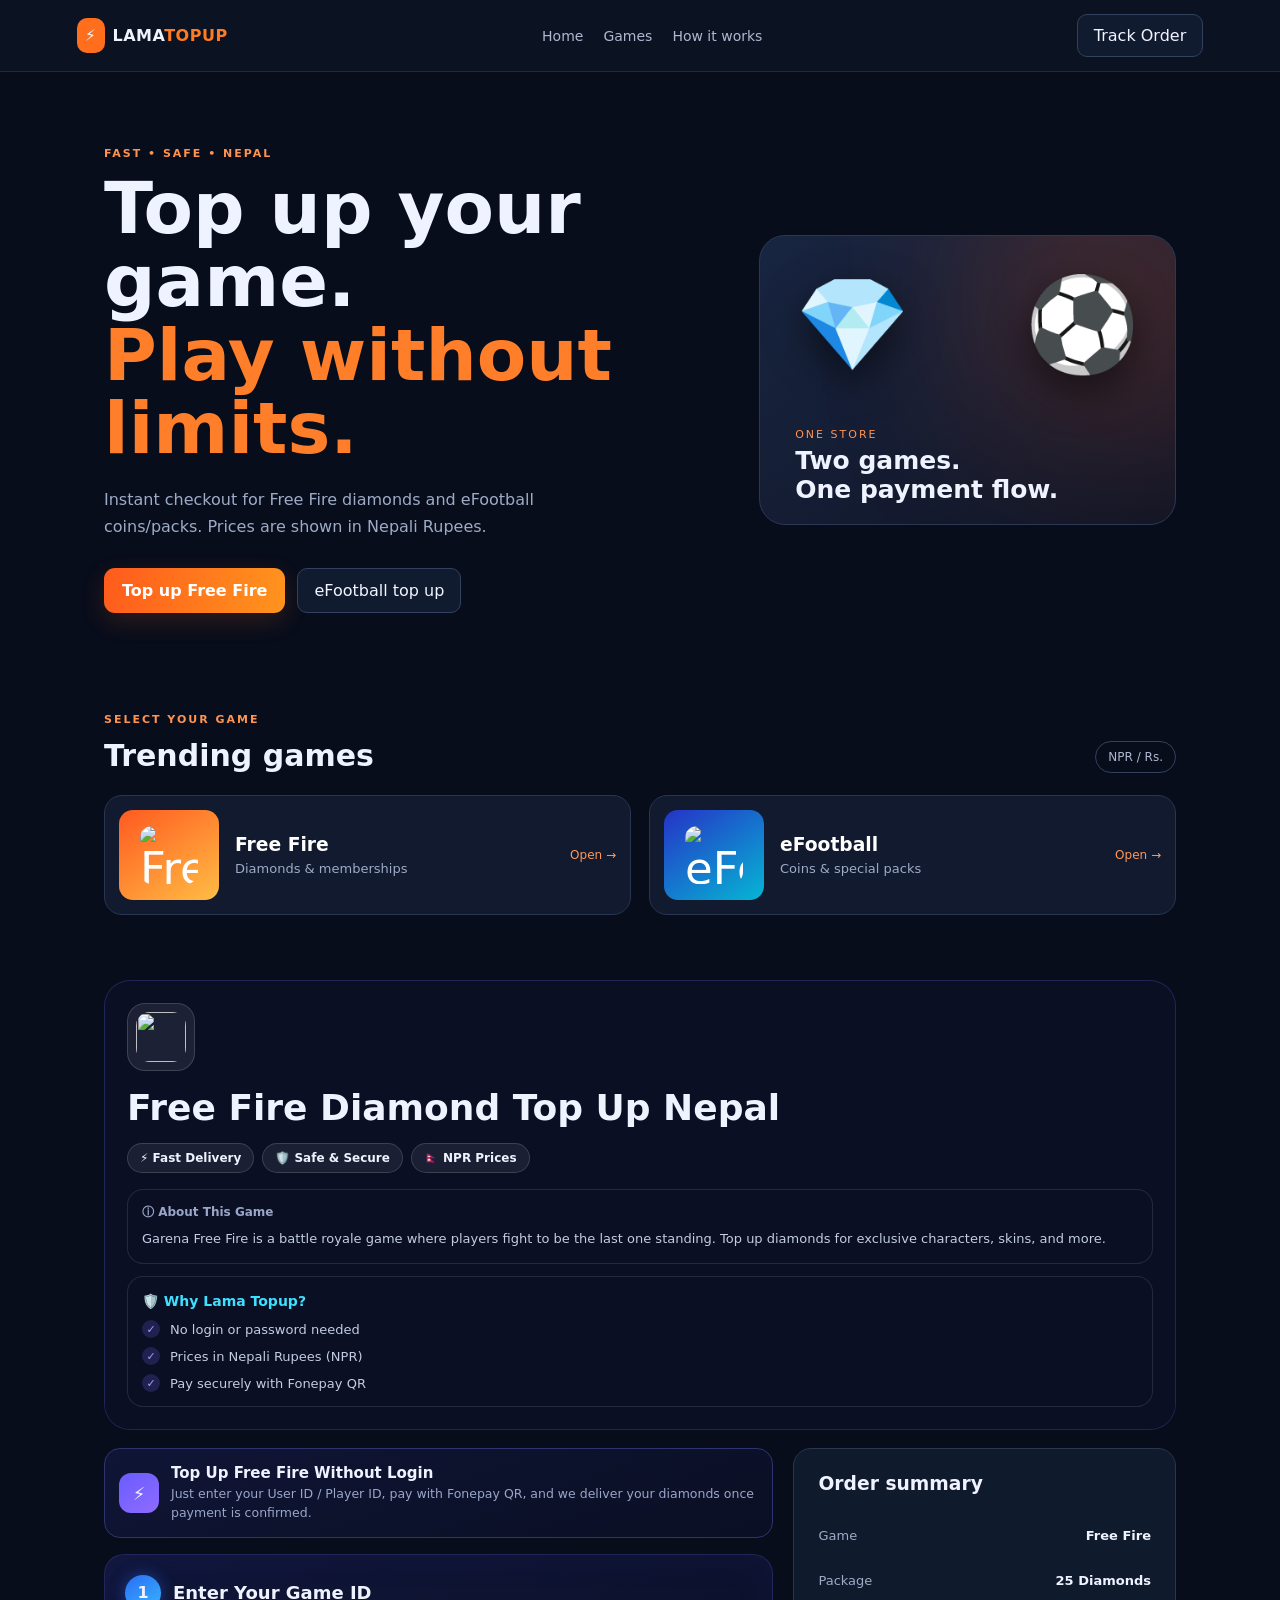
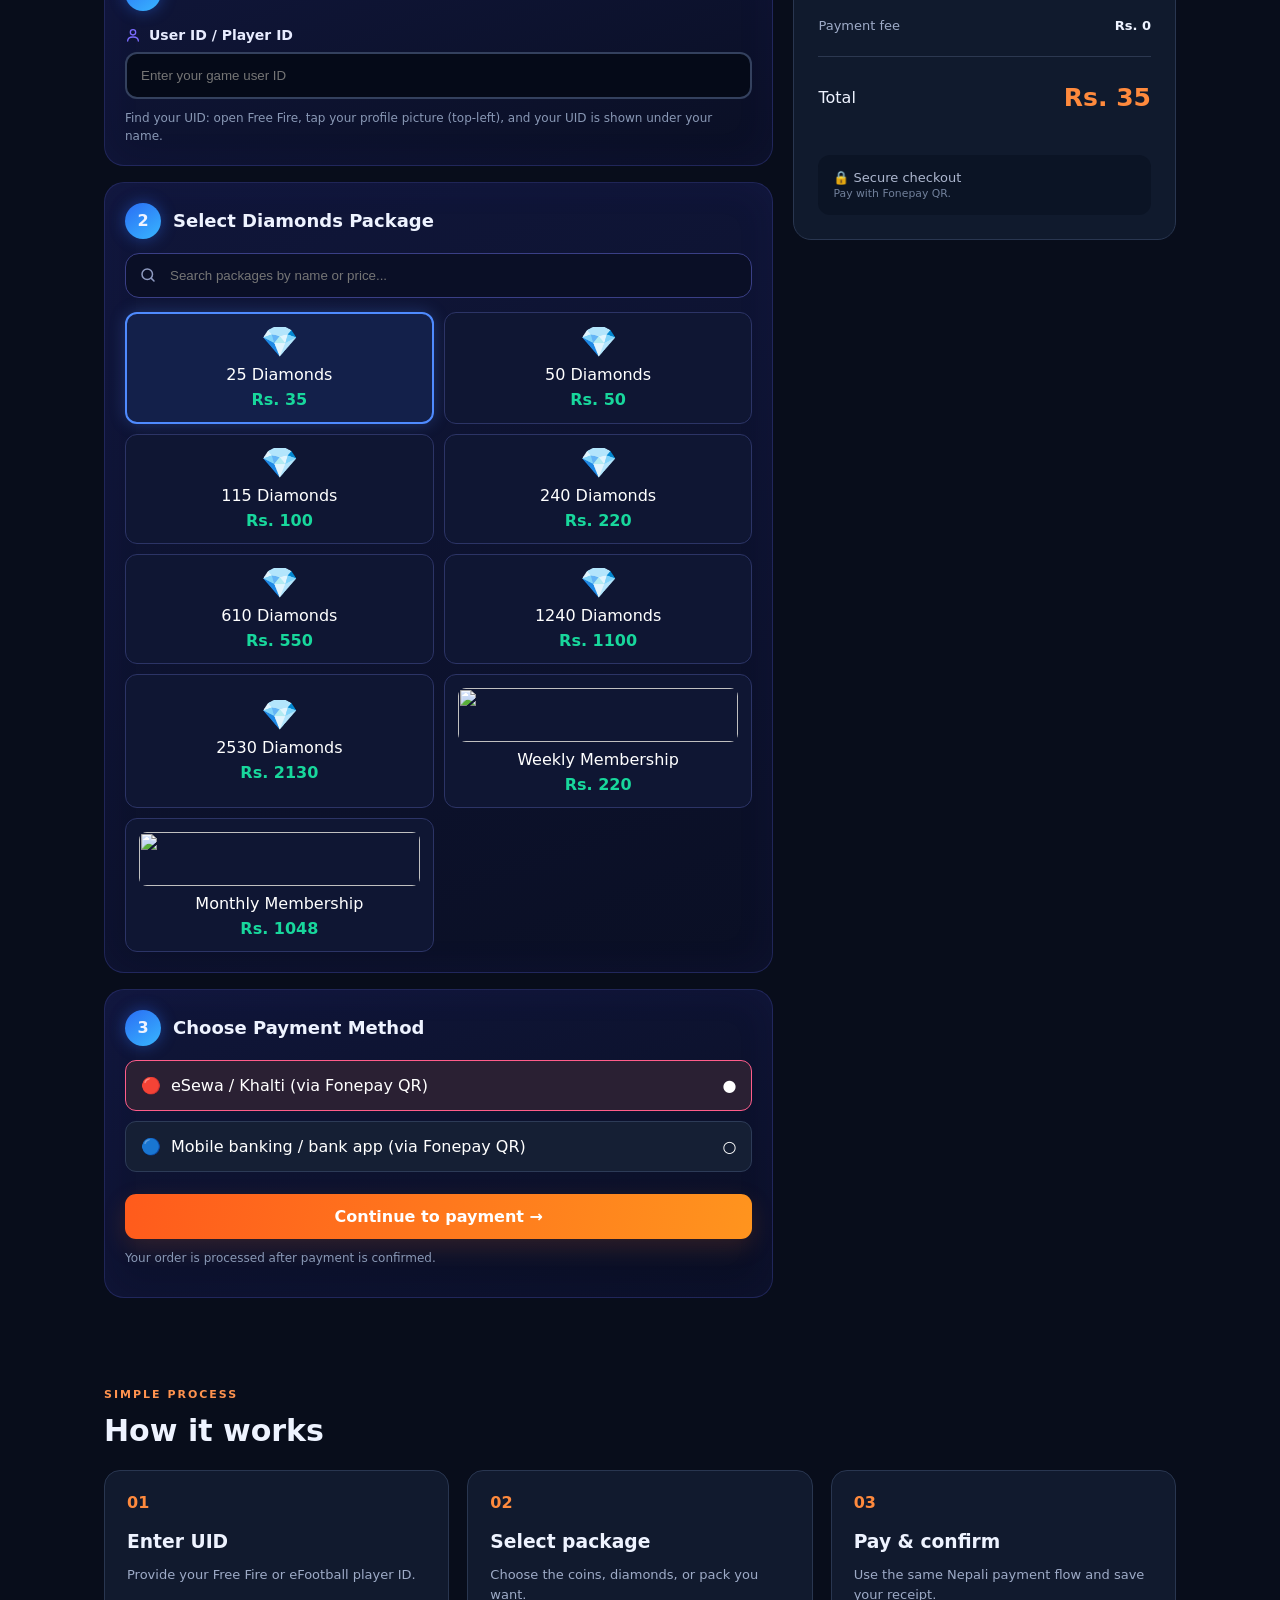
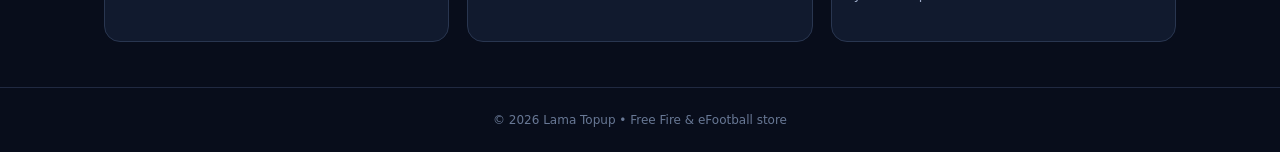
==== public/index.html @ 846ca6c4 "Add files via upload" ====
<!doctype html>
<html lang="en">
<head>
  <meta charset="UTF-8" />
  <meta name="viewport" content="width=device-width, initial-scale=1.0" />
  <title>Lama Topup • Free Fire & eFootball</title>
  <link rel="stylesheet" href="style.css" />
</head>
<body>
  <header class="topbar">
    <div class="brand"><span class="brand-mark">⚡</span><span>LAMA<span>TOPUP</span></span></div>
    <nav>
      <a href="#home">Home</a><a href="#games">Games</a><a href="#how">How it works</a>
    </nav>
    <button class="outline" onclick="location.href='/track'">Track Order</button>
  </header>

  <main id="home">
    <section class="hero">
      <div>
        <p class="eyebrow">FAST • SAFE • NEPAL</p>
        <h1>Top up your game.<br><span>Play without limits.</span></h1>
        <p class="hero-copy">Instant checkout for Free Fire diamonds and eFootball coins/packs. Prices are shown in Nepali Rupees.</p>
        <div class="hero-actions"><button id="heroFreefireBtn" class="primary" onclick="chooseGame('freefire')">Top up Free Fire</button><button id="heroEfootballBtn" class="secondary" onclick="chooseGame('efootball')">eFootball top up</button></div>
      </div>
      <div class="hero-card">
        <div class="glow"></div><div class="football">⚽</div><div class="diamond">💎</div>
        <p>ONE STORE</p><h3>Two games.<br>One payment flow.</h3>
      </div>
    </section>

    <section class="section" id="games">
      <div class="section-heading"><div><p class="eyebrow">SELECT YOUR GAME</p><h2>Trending games</h2></div><span class="pill">NPR / Rs.</span></div>
      <div class="game-grid">
        <button class="game-card ff" onclick="chooseGame('freefire')"><div class="game-art"><img src="assets/free-fire-logo.png" alt="Free Fire" class="game-logo"></div><div><h3>Free Fire</h3><p>Diamonds & memberships</p></div><span>Open →</span></button>
        <button class="game-card ef" onclick="chooseGame('efootball')"><div class="game-art"><img src="assets/efootball-logo.png" alt="eFootball" class="game-logo"></div><div><h3>eFootball</h3><p>Coins & special packs</p></div><span>Open →</span></button>
      </div>
    </section>

    <section class="section checkout" id="orders">
      <div class="game-hero">
        <div class="gh-bg" id="ghBg"></div>
        <div class="gh-content">
          <div id="selectedIcon" class="gh-icon"><img src="assets/free-fire-logo.png" alt="" class="mini-logo"></div>
          <h2 id="selectedTitle" class="gh-title">Free Fire Diamond Top Up Nepal</h2>
          <div class="chips"><span class="chip">⚡ Fast Delivery</span><span class="chip">🛡️ Safe &amp; Secure</span><span class="chip">🇳🇵 NPR Prices</span></div>
          <button type="button" class="about-box" id="aboutBox" onclick="this.classList.toggle('open')"><small>ⓘ About This Game</small><p id="aboutText"></p></button>
          <div class="why-box"><b>🛡️ Why Lama Topup?</b><ul><li>No login or password needed</li><li>Prices in Nepali Rupees (NPR)</li><li>Pay securely with Fonepay QR</li></ul></div>
        </div>
      </div>

      <div class="checkout-grid">
        <div class="steps-col">
          <div class="login-banner"><div class="lb-ico">⚡</div><div><b id="bannerTitle">Top Up Free Fire Without Login</b><p id="bannerText"></p></div></div>

          <div class="step-card">
            <div class="step-head"><span class="step-num">1</span><h3 id="step1Title">Enter Your Game ID</h3></div>
            <div id="efootballDetails" class="account-details hidden">
              <label><svg viewBox="0 0 24 24" width="16" height="16" fill="none" stroke="currentColor" stroke-width="2" stroke-linecap="round" stroke-linejoin="round"><circle cx="12" cy="8" r="4"/><path d="M4 21c0-4 4-6 8-6s8 2 8 6"/></svg>KONAMI User ID / Player ID</label>
              <input id="konamiId" placeholder="Enter your KONAMI User ID" autocomplete="off" />
              <p class="field-note">Never share your KONAMI password. We do not collect passwords.</p>
              <label>WhatsApp Number</label>
              <input id="whatsapp" type="tel" placeholder="98XXXXXXXX" />
              <label>Device</label>
              <select id="device" class="select-field"><option>Android</option><option>iOS</option><option>Steam / PC</option></select>
            </div>
            <div id="freefireDetails">
              <label><svg viewBox="0 0 24 24" width="16" height="16" fill="none" stroke="currentColor" stroke-width="2" stroke-linecap="round" stroke-linejoin="round"><circle cx="12" cy="8" r="4"/><path d="M4 21c0-4 4-6 8-6s8 2 8 6"/></svg>User ID / Player ID</label><div class="glow-field"><input id="playerId" placeholder="Enter your game user ID" inputmode="numeric" oninput="clearPlayerName()" /></div><div class="verify-row"><div id="playerCard" class="player-status"></div></div><p class="field-note">Find your UID: open Free Fire, tap your profile picture (top-left), and your UID is shown under your name.</p>
            </div>
          </div>

          <div class="step-card">
            <div class="step-head"><span class="step-num">2</span><h3 id="step2Title">Select Diamonds Package</h3></div>
            <div class="search"><svg viewBox="0 0 24 24" width="18" height="18" fill="none" stroke="currentColor" stroke-width="2" stroke-linecap="round"><circle cx="11" cy="11" r="7"/><path d="m20 20-3.5-3.5"/></svg><input id="pkgSearch" type="search" placeholder="Search packages by name or price..." autocomplete="off" oninput="pkgFilter=this.value;render()" /></div>
            <div id="packages" class="packages"></div>
            <p id="pkgEmpty" class="field-note hidden">No packages match your search.</p>
          </div>

          <div class="step-card">
            <div class="step-head"><span class="step-num">3</span><h3>Choose Payment Method</h3></div>
            <div class="payments">
              <button class="payment active" data-payment="esewa">🔴 <span>eSewa / Khalti (via Fonepay QR)</span><b>●</b></button>
              <button class="payment" data-payment="wallet">🔵 <span>Mobile banking / bank app (via Fonepay QR)</span><b>○</b></button>
            </div>
            <button class="primary wide" onclick="showPayment()">Continue to payment →</button>
            <p class="fine">Your order is processed after payment is confirmed.</p>
          </div>
        </div>
        <aside class="panel summary"><h3>Order summary</h3><div class="summary-row"><span>Game</span><b id="sumGame">Free Fire</b></div><div class="summary-row"><span>Package</span><b id="sumPackage">25 Diamonds</b></div><div class="summary-row"><span>Payment fee</span><b>Rs. 0</b></div><hr><div class="total"><span>Total</span><strong id="sumTotal">Rs. 30</strong></div><div class="secure">🔒 Secure checkout<br><small>Pay with Fonepay QR.</small></div></aside>
      </div>
    </section>

    <section class="section" id="how"><div class="section-heading"><div><p class="eyebrow">SIMPLE PROCESS</p><h2>How it works</h2></div></div>
      <div class="steps"><div><b>01</b><h3>Enter UID</h3><p>Provide your Free Fire or eFootball player ID.</p></div><div><b>02</b><h3>Select package</h3><p>Choose the coins, diamonds, or pack you want.</p></div><div><b>03</b><h3>Pay & confirm</h3><p>Use the same Nepali payment flow and save your receipt.</p></div></div>
    </section>
  </main>

  <div id="paymentModal" class="modal hidden"><div class="modal-box"><button class="close" onclick="closePayment()">×</button><p class="eyebrow">PAYMENT</p><h2>Scan & pay</h2><p id="modalText"></p><div class="uid-check">Your ID: <b id="modalUid"></b><span id="modalName" class="player-name"></span><small>Please double-check your ID before paying.</small></div><div class="qr"><img src="assets/fonepay-qr.jpg" alt="Fonepay QR - Avinash Bal"></div><div class="bank-box"><b>Payment method:</b> <span id="modalMethod">eSewa / Khalti (via Fonepay QR)</span><br><b>Amount:</b> <span id="modalAmount">Rs. 30</span></div><input placeholder="Payment transaction ID (from your receipt)" id="remarks" maxlength="60"/><button class="primary wide" onclick="submitOrder()">Submit order</button><p class="fine">Orders are processed once payment is verified.</p></div></div>
  <div class="bottom-nav">
    <button onclick="window.scrollTo({top:0,behavior:'smooth'})"><svg viewBox="0 0 24 24" fill="none" stroke="currentColor" stroke-width="2" stroke-linecap="round" stroke-linejoin="round"><path d="M3 11 12 3l9 8v10h-6v-6H9v6H3z"/></svg>Home</button>
    <button onclick="scrollToSection('games')"><svg viewBox="0 0 24 24" fill="none" stroke="currentColor" stroke-width="2" stroke-linecap="round" stroke-linejoin="round"><rect x="3" y="3" width="7" height="7" rx="1"/><rect x="14" y="3" width="7" height="7" rx="1"/><rect x="3" y="14" width="7" height="7" rx="1"/><rect x="14" y="14" width="7" height="7" rx="1"/></svg>Games</button>
    <button class="fab" onclick="scrollToSection('orders')" aria-label="Top up now">🎮</button>
    <button onclick="scrollToSection('how')"><svg viewBox="0 0 24 24" fill="none" stroke="currentColor" stroke-width="2" stroke-linecap="round" stroke-linejoin="round"><circle cx="12" cy="12" r="9"/><path d="M12 8v5M12 16.5v.5"/></svg>How</button>
    <button onclick="showPayment()"><svg viewBox="0 0 24 24" fill="none" stroke="currentColor" stroke-width="2" stroke-linecap="round" stroke-linejoin="round"><rect x="3" y="5" width="18" height="14" rx="2"/><path d="M3 10h18"/></svg>Pay</button>
  </div>
  <footer>© 2026 Lama Topup • Free Fire & eFootball store</footer>
  <script src="script.js"></script>
</body>
</html>
---- public/style.css ----
*{box-sizing:border-box}body{margin:0;background:#080d1b;color:#eef3ff;font-family:Inter,system-ui,Arial,sans-serif}a{text-decoration:none;color:#aeb8d0;margin:0 10px;font-size:14px}button{font:inherit;cursor:pointer;border:0;touch-action:manipulation}#orders{scroll-margin-top:80px}.topbar{height:72px;display:flex;align-items:center;justify-content:space-between;padding:0 6%;border-bottom:1px solid #202941;background:#0b1222;position:sticky;top:0;z-index:4}.brand{font-weight:900;letter-spacing:.5px}.brand span span{color:#ff7b22}.brand-mark{display:inline-grid;place-items:center;background:#ff6e1c;border-radius:10px;padding:8px;margin-right:8px}.outline,.secondary{background:#111b30;border:1px solid #34415e;color:#f2f5ff;border-radius:10px;padding:11px 16px}.primary{background:linear-gradient(100deg,#ff5b1c,#ff941e);color:#fff;border-radius:11px;padding:13px 18px;font-weight:800;box-shadow:0 8px 25px #ff6b2228}.hero{max-width:1120px;margin:0 auto;padding:75px 24px 55px;display:grid;grid-template-columns:1.2fr .8fr;gap:30px;align-items:center}.eyebrow{font-size:11px;letter-spacing:2px;color:#ff934f;font-weight:900;margin:0 0 12px}h1{font-size:clamp(40px,6vw,72px);line-height:1.02;margin:0 0 20px}h1 span{color:#ff7e2a}.hero-copy{max-width:530px;color:#9eabc7;line-height:1.7}.hero-actions{display:flex;gap:12px;flex-wrap:wrap;margin-top:28px}.hero-card{min-height:320px;position:relative;overflow:hidden;border:1px solid #2b3855;border-radius:26px;padding:35px;background:linear-gradient(145deg,#182541,#101526)}.glow{position:absolute;width:260px;height:260px;background:#ff5c1d;filter:blur(90px);opacity:.22;right:-70px;top:-70px}.football,.diamond{position:absolute;font-size:92px;filter:drop-shadow(0 15px 20px #0008)}.football{right:35px;top:35px}.diamond{left:35px;bottom:55px}.hero-card p{position:absolute;bottom:72px;color:#ff934f;letter-spacing:2px;font-size:11px}.hero-card h3{position:absolute;bottom:20px;font-size:25px;margin:0}.section{max-width:1120px;margin:0 auto;padding:45px 24px}.section-heading{display:flex;align-items:end;justify-content:space-between;margin-bottom:22px}h2{font-size:30px;margin:0}.pill,.step{border:1px solid #33415d;border-radius:30px;padding:8px 12px;font-size:12px;color:#aeb8d0}.game-grid{display:grid;grid-template-columns:repeat(2,1fr);gap:18px}.game-card{display:grid;grid-template-columns:100px 1fr auto;align-items:center;text-align:left;gap:16px;background:#111a2e;border:1px solid #293650;border-radius:18px;padding:14px;color:white}.game-card:hover{border-color:#ff7a2b;transform:translateY(-2px)}.game-art,.mini-art{display:grid;place-items:center;background:#202c47;border-radius:14px;font-size:45px;height:90px}.ff .game-art{background:linear-gradient(145deg,#ff5a20,#ffbd45)}.ef .game-art{background:linear-gradient(145deg,#2533c7,#06b6d4)}.game-card h3{margin:0 0 6px}.game-card p{margin:0;color:#9eabc7;font-size:13px}.game-card span{font-size:12px;color:#ff9858}.checkout{padding-top:20px}.checkout-grid{display:grid;grid-template-columns:1.4fr .8fr;gap:20px}.panel{background:#101a2d;border:1px solid #293650;border-radius:18px;padding:24px}.selected-game{display:flex;gap:14px;align-items:center;margin-bottom:25px}.mini-art{width:64px;height:64px;font-size:30px}.selected-game h3{margin:0 0 5px}.selected-game p,.fine{font-size:12px;color:#8998b5}.panel label{display:block;font-size:13px;font-weight:700;margin:18px 0 9px}input{width:100%;background:#080f20;border:1px solid #34415e;color:white;border-radius:10px;padding:14px;outline:none}input:focus{border-color:#ff782b}.packages{display:grid;grid-template-columns:repeat(2,1fr);gap:10px}.package{background:#151f34;border:1px solid #2d3b57;color:white;text-align:left;border-radius:12px;padding:13px}.package-icon{display:block;width:100%;height:54px;object-fit:cover;border-radius:8px;margin-bottom:8px}.package.active{border:2px solid #ff7629;background:#2b2030}.package b{display:block;color:#18d79c;margin-top:6px}.payments{display:grid;gap:10px}.payment{display:flex;align-items:center;gap:10px;background:#151f34;border:1px solid #2d3b57;border-radius:11px;padding:15px;color:white;text-align:left}.payment.active{border-color:#ff5d8b;background:#2a2033}.payment span{flex:1}.wide{width:100%;margin-top:22px}.summary h3{margin-top:0}.summary-row{display:flex;justify-content:space-between;padding:15px 0;color:#9eabc7;font-size:13px}.summary-row b{color:#eef3ff}.summary hr{border:0;border-top:1px solid #2c3850}.total{display:flex;justify-content:space-between;align-items:center;padding:18px 0}.total strong{font-size:25px;color:#ff8a3d}.secure{margin-top:25px;padding:15px;background:#0b1425;border-radius:12px;color:#aeb8d0;font-size:13px}.secure small{color:#71809b}.steps{display:grid;grid-template-columns:repeat(3,1fr);gap:18px}.steps>div{background:#111a2e;border:1px solid #293650;border-radius:16px;padding:22px}.steps b{color:#ff8a3d}.steps h3{margin-bottom:8px}.steps p{color:#9eabc7;font-size:13px;line-height:1.6}footer{text-align:center;border-top:1px solid #202941;padding:25px;color:#687895;font-size:12px}.modal{position:fixed;inset:0;background:#000b;display:grid;place-items:center;z-index:10;padding:20px}.hidden{display:none}.modal-box{max-width:420px;width:100%;background:#101a2d;border:1px solid #3b4967;border-radius:20px;padding:28px;position:relative}.close{position:absolute;right:16px;top:10px;background:none;color:white;font-size:28px}.qr{width:100%;max-width:300px;margin:20px auto;background:#fff;border-radius:14px;overflow:hidden}.qr img{display:block;width:100%;height:auto}.bank-box{background:#0b1425;padding:14px;border-radius:10px;line-height:2;font-size:13px}.bank-box span{color:#ff9a5b}@media(max-width:760px){nav{display:none}.hero{grid-template-columns:1fr;padding-top:45px}.hero-card{min-height:240px}.game-grid,.checkout-grid,.steps{grid-template-columns:1fr}.game-card{grid-template-columns:80px 1fr auto}.packages{grid-template-columns:1fr 1fr}.topbar{padding:0 4%}.outline{padding:9px 10px;font-size:12px}}

.game-logo{width:58px;height:58px;object-fit:contain;border-radius:12px}.mini-logo{width:100%;height:100%;object-fit:contain;border-radius:14px}
.account-details{margin:0 0 20px;padding:18px;background:#0b1425;border:1px solid #2d3b57;border-radius:14px}.account-heading{display:flex;align-items:center;gap:10px;margin-bottom:18px}.account-heading h3{margin:0;font-size:16px}.account-number{display:grid;place-items:center;width:34px;height:34px;border-radius:50%;background:#ff7b22;color:white;font-weight:900}.guide-badge{margin-left:auto;border:1px solid #6b5625;color:#ffd34e;border-radius:20px;padding:7px 10px;font-size:12px}.field-note{margin:7px 0 0;color:#91a0bc;font-size:11px;line-height:1.5}.select-field{width:100%;background:#080f20;border:1px solid #34415e;color:white;border-radius:10px;padding:14px}.hidden{display:none!important}

.uid-check{background:#0b1425;border:1px solid #ff7a2b;border-radius:10px;padding:12px 14px;margin:14px 0;font-size:14px;text-align:center}.uid-check b{display:block;font-size:24px;letter-spacing:1px;color:#ff9a5b;margin:4px 0;word-break:break-all}.uid-check small{color:#9eabc7;font-size:12px}
.field-note{font-size:12px;color:#8998b5;margin:8px 0 0}
.verify-row{display:flex;align-items:center;gap:12px;margin-top:10px;flex-wrap:wrap}.verify-btn{padding:9px 14px;font-size:13px;border-radius:9px}.player-name{font-size:14px;font-weight:700;color:#9eabc7}.player-name.ok{color:#18d79c}.player-name.bad{color:#ff6b6b}#modalName{display:block;font-size:15px;color:#18d79c;margin-bottom:4px}

.verify-row{display:block;margin-top:10px}.player-status{font-size:14px;font-weight:700;color:#9eabc7}.player-status:empty{display:none}.player-status.wait{padding:12px 14px;border:1px solid #34415e;border-radius:10px;background:#0b1425;text-align:center;font-weight:600}.player-status.bad{color:#ff6b6b}
.pcard{display:flex;align-items:center;gap:12px;padding:14px;border:1.5px solid #18d79c;border-radius:12px;background:linear-gradient(145deg,#0b1f1d,#0b1425);box-shadow:0 0 18px #18d79c33}
.pavatar{flex:0 0 46px;height:46px;border-radius:12px;background:linear-gradient(145deg,#2a6df4,#38b6ff);display:grid;place-items:center;font-size:22px;font-weight:900;color:#fff}
.pinfo{flex:1;min-width:0}.ptop{display:flex;align-items:center;gap:8px;flex-wrap:wrap}.pname{font-size:17px;font-weight:800;color:#fff;word-break:break-word}.pbadge{font-size:10px;font-weight:900;letter-spacing:1px;color:#18d79c;border:1px solid #18d79c;border-radius:6px;padding:2px 6px}.pline{font-size:12px;color:#9eabc7;margin-top:3px}
.pcheck{text-align:right;font-size:10px;color:#18d79c;line-height:1.4;position:relative;padding-right:30px;min-width:96px}.pcheck small{display:block;color:#7d8da8;letter-spacing:1px}.pcheck b{font-size:12px}.ptick{position:absolute;right:0;top:50%;transform:translateY(-50%);width:24px;height:24px;border-radius:50%;background:#18d79c33;color:#18d79c;display:grid;place-items:center;font-size:14px}
@media(max-width:420px){.pcheck{display:none}}

/* ===== Animations (from reference video) ===== */
@property --ang{syntax:'<angle>';inherits:false;initial-value:0deg}
@keyframes spin{to{--ang:360deg}}
@keyframes pop{0%{opacity:0;transform:translateY(14px) scale(.96)}100%{opacity:1;transform:none}}
@keyframes pulseRed{0%,100%{box-shadow:0 0 0 #ff4b4b00}50%{box-shadow:0 0 18px #ff4b4b44}}
@keyframes tickPulse{0%,100%{box-shadow:0 0 0 0 #18d79c66}50%{box-shadow:0 0 0 7px #18d79c00,0 0 14px #18d79c88}}
@keyframes textGlow{0%,100%{text-shadow:0 0 6px #7be8ff55}50%{text-shadow:0 0 14px #7be8ffcc}}
@keyframes dotPulse{0%,100%{box-shadow:0 0 0 0 #18d79c99}50%{box-shadow:0 0 0 5px #18d79c00}}
@keyframes gridDrift{to{background-position:22px 22px,22px 22px}}

/* 1) ID input: rotating purple/cyan/green glow border on focus */
.glow-field{position:relative;border-radius:12px;padding:2px;background:#34415e;transition:box-shadow .3s}
.glow-field input{position:relative;border:0;border-radius:10px;background:#050a18;padding:14px}
.glow-field:focus-within{background:conic-gradient(from var(--ang),#7b5cff,#19d3ff,#18d79c,#7b5cff);animation:spin 3.5s linear infinite;box-shadow:0 0 22px #4f8bff44,0 0 40px #18d79c1f}

/* 2) Waiting / verifying box: dark grid + red light running around the edge */
.player-status.wait{position:relative;overflow:hidden;border:0;padding:18px 14px;color:#b4bfd6;
  background:linear-gradient(#ffffff08 1px,transparent 1px),linear-gradient(90deg,#ffffff08 1px,transparent 1px),#080f20;background-size:22px 22px,22px 22px,auto;
  animation:gridDrift 2.5s linear infinite}
.player-status.wait::before{content:"";position:absolute;inset:0;border-radius:inherit;padding:1.5px;
  background:conic-gradient(from var(--ang),transparent 0 70%,#ff4b4b 90%,transparent 100%);animation:spin 1.8s linear infinite;
  -webkit-mask:linear-gradient(#000 0 0) content-box,linear-gradient(#000 0 0);-webkit-mask-composite:xor;mask:linear-gradient(#000 0 0) content-box exclude,linear-gradient(#000 0 0)}
.player-status.verifying{border:0;animation:gridDrift 2.5s linear infinite,pulseRed 1.4s ease-in-out infinite}
.player-status.verifying::before{background:conic-gradient(from var(--ang),#ff4b4b66 0 55%,#ff4b4b 80%,#ff4b4b66 100%);animation-duration:1.2s}

/* 3) Player card: pop-in, green light running round the border, glowing text */
.pcard{position:relative;border:0;overflow:hidden;animation:pop .55s cubic-bezier(.2,.9,.3,1.2) both;
  background:linear-gradient(#ffffff06 1px,transparent 1px),linear-gradient(90deg,#ffffff06 1px,transparent 1px),linear-gradient(145deg,#0b1f1d,#0b1425);background-size:22px 22px,22px 22px,auto}
.pcard::before{content:"";position:absolute;inset:0;border-radius:inherit;padding:1.5px;pointer-events:none;
  background:conic-gradient(from var(--ang),#18d79c22 0 55%,#18d79c 85%,#18d79c22 100%);animation:spin 3s linear infinite;
  -webkit-mask:linear-gradient(#000 0 0) content-box,linear-gradient(#000 0 0);-webkit-mask-composite:xor;mask:linear-gradient(#000 0 0) content-box exclude,linear-gradient(#000 0 0)}
.pcard>*{position:relative}
.pname{animation:textGlow 2.4s ease-in-out infinite}
.pbadge{box-shadow:0 0 10px #18d79c44}
.pavatar{position:relative;box-shadow:0 0 18px #2a6df466}
.pdot{position:absolute;right:-4px;bottom:-4px;width:12px;height:12px;border-radius:50%;background:#18d79c;border:2px solid #0b1425;animation:dotPulse 1.8s infinite}
.ptick{border:1.5px solid #18d79c;animation:tickPulse 2s ease-in-out infinite}
.pcheck b{text-shadow:0 0 8px #18d79c88}

@media (prefers-reduced-motion:reduce){.glow-field:focus-within,.player-status.wait,.player-status.wait::before,.pcard,.pcard::before,.pname,.pdot,.ptick{animation:none!important}}

/* ===== Game page layout (from reference screen recording) ===== */
.game-hero{position:relative;overflow:hidden;border:1px solid #2a3170aa;border-radius:26px;background:#0a0f24;margin-bottom:18px}
.gh-bg{position:absolute;inset:-24px;background:center/cover no-repeat;filter:blur(22px) saturate(1.3);opacity:.45;transform:scale(1.15)}
.game-hero::after{content:"";position:absolute;inset:0;background:linear-gradient(180deg,#0a0f2433 0,#0a0f24dd 90%);pointer-events:none}
.gh-content{position:relative;z-index:1;padding:22px}
.gh-icon{width:68px;height:68px;border-radius:18px;padding:8px;background:#ffffff14;border:1px solid #ffffff26;backdrop-filter:blur(6px)}
.gh-icon .mini-logo{width:100%;height:100%;object-fit:contain}
.gh-title{font-size:clamp(24px,5vw,36px);line-height:1.15;font-weight:800;margin:16px 0 14px}
.chips{display:flex;flex-wrap:wrap;gap:8px}
.chip{display:inline-flex;align-items:center;gap:6px;background:#ffffff12;border:1px solid #ffffff26;border-radius:30px;padding:7px 12px;font-size:12px;font-weight:600;backdrop-filter:blur(6px)}
.about-box{display:block;width:100%;text-align:left;margin-top:16px;background:#0a0f2499;border:1px solid #ffffff1c;border-radius:16px;padding:14px;color:#c3cde4}
.about-box small{display:block;color:#9aa6c8;font-size:12px;font-weight:700;margin-bottom:8px}
.about-box p{margin:0;font-size:13px;line-height:1.6;display:-webkit-box;-webkit-line-clamp:2;-webkit-box-orient:vertical;overflow:hidden}
.about-box.open p{-webkit-line-clamp:unset}
.why-box{margin-top:12px;background:#0a0f2499;border:1px solid #ffffff1c;border-radius:16px;padding:14px}
.why-box b{color:#3ee0ff;font-size:14px}
.why-box ul{list-style:none;margin:10px 0 0;padding:0;display:grid;gap:9px}
.why-box li{font-size:13px;color:#c3cde4;display:flex;align-items:center;gap:10px}
.why-box li::before{content:"\2713";display:grid;place-items:center;flex:0 0 18px;height:18px;border-radius:50%;background:#7b6cff33;color:#a99dff;font-size:11px;font-weight:900}

.steps-col>*:first-child{margin-top:0}
.login-banner{display:flex;gap:12px;align-items:center;padding:14px;border:1px solid #2d3470;border-radius:16px;background:linear-gradient(160deg,#0f1535,#0a0f24)}
.lb-ico{flex:0 0 40px;height:40px;border-radius:12px;display:grid;place-items:center;background:linear-gradient(145deg,#6a5cff,#8f6bff);font-size:18px}
.login-banner b{font-size:15px}.login-banner p{margin:3px 0 0;font-size:12.5px;line-height:1.5;color:#9aa6c8}

.step-card{margin-top:16px;padding:20px;border:1px solid #2a3170aa;border-radius:20px;background:linear-gradient(160deg,#10163a,#0a0f24);box-shadow:inset 0 0 40px #4f46e510}
.step-head{display:flex;align-items:center;gap:12px;margin-bottom:6px}
.step-head h3{margin:0;font-size:18px}
.step-num{display:grid;place-items:center;width:36px;height:36px;border-radius:50%;background:linear-gradient(145deg,#2a6df4,#38b6ff);box-shadow:0 0 16px #2a6df477;font-weight:800}
.step-card label{display:flex;align-items:center;gap:8px;font-size:14px;font-weight:700;margin:16px 0 9px;color:#e8ecff}
.step-card label svg{color:#7b6cff;flex:0 0 auto}
.step-card .account-details{margin:0;padding:0;background:none;border:0}
.step-card .packages{margin-top:14px}
.step-card .payments{margin-top:14px}

.search{position:relative;margin-top:14px}
.search svg{position:absolute;left:14px;top:50%;transform:translateY(-50%);color:#8e9ac0;pointer-events:none}
.search input{background:#0a0f26;border:1px solid #3a3f86;border-radius:14px;padding:14px 14px 14px 44px}
.search input:focus{border-color:#4f8bff}

.step-card .package{text-align:center;display:flex;flex-direction:column;align-items:center;justify-content:center;background:#0f1633;border-color:#2c3466}
.step-card .package.active{border:2px solid #4f8bff;background:#13204a;box-shadow:0 0 16px #4f8bff44}
.pk-ico{font-size:30px;line-height:1;margin-bottom:8px}
.step-card .package-icon{width:100%}

.summary{align-self:start;position:sticky;top:90px}

.bottom-nav{display:none}
@media(max-width:760px){
  body{padding-bottom:96px}
  .gh-content{padding:18px}
  .summary{position:static}
  .bottom-nav{display:grid;grid-template-columns:1fr 1fr 78px 1fr 1fr;align-items:end;position:fixed;left:0;right:0;bottom:0;z-index:8;background:#0b1022f2;backdrop-filter:blur(12px);border-top:1px solid #232b55;padding:8px 6px calc(8px + env(safe-area-inset-bottom))}
  .bottom-nav button{background:none;color:#9aa6c8;display:flex;flex-direction:column;align-items:center;gap:4px;font-size:11px;padding:4px 0}
  .bottom-nav button:active{color:#ffd34e}
  .bottom-nav svg{width:22px;height:22px}
  .bottom-nav .fab{width:58px;height:58px;border-radius:50%;margin:-34px auto 0;background:linear-gradient(145deg,#2a6df4,#38b6ff);color:#fff;font-size:26px;justify-content:center;box-shadow:0 6px 22px #2a6df488,0 0 0 5px #0b1022}
}

/* hero card: keep the diamond clear of the ONE STORE label */
.hero-card{min-height:290px}
.diamond{left:35px;top:35px;bottom:auto}

/* payment popup: scrollable on short phone screens (Submit button was unreachable) */
.modal{display:flex;overflow-y:auto;overscroll-behavior:contain;-webkit-overflow-scrolling:touch}
.modal-box{margin:auto}
@media(max-height:780px){.modal{padding:12px}.modal-box{padding:20px}.qr{max-width:230px;margin:12px auto}}
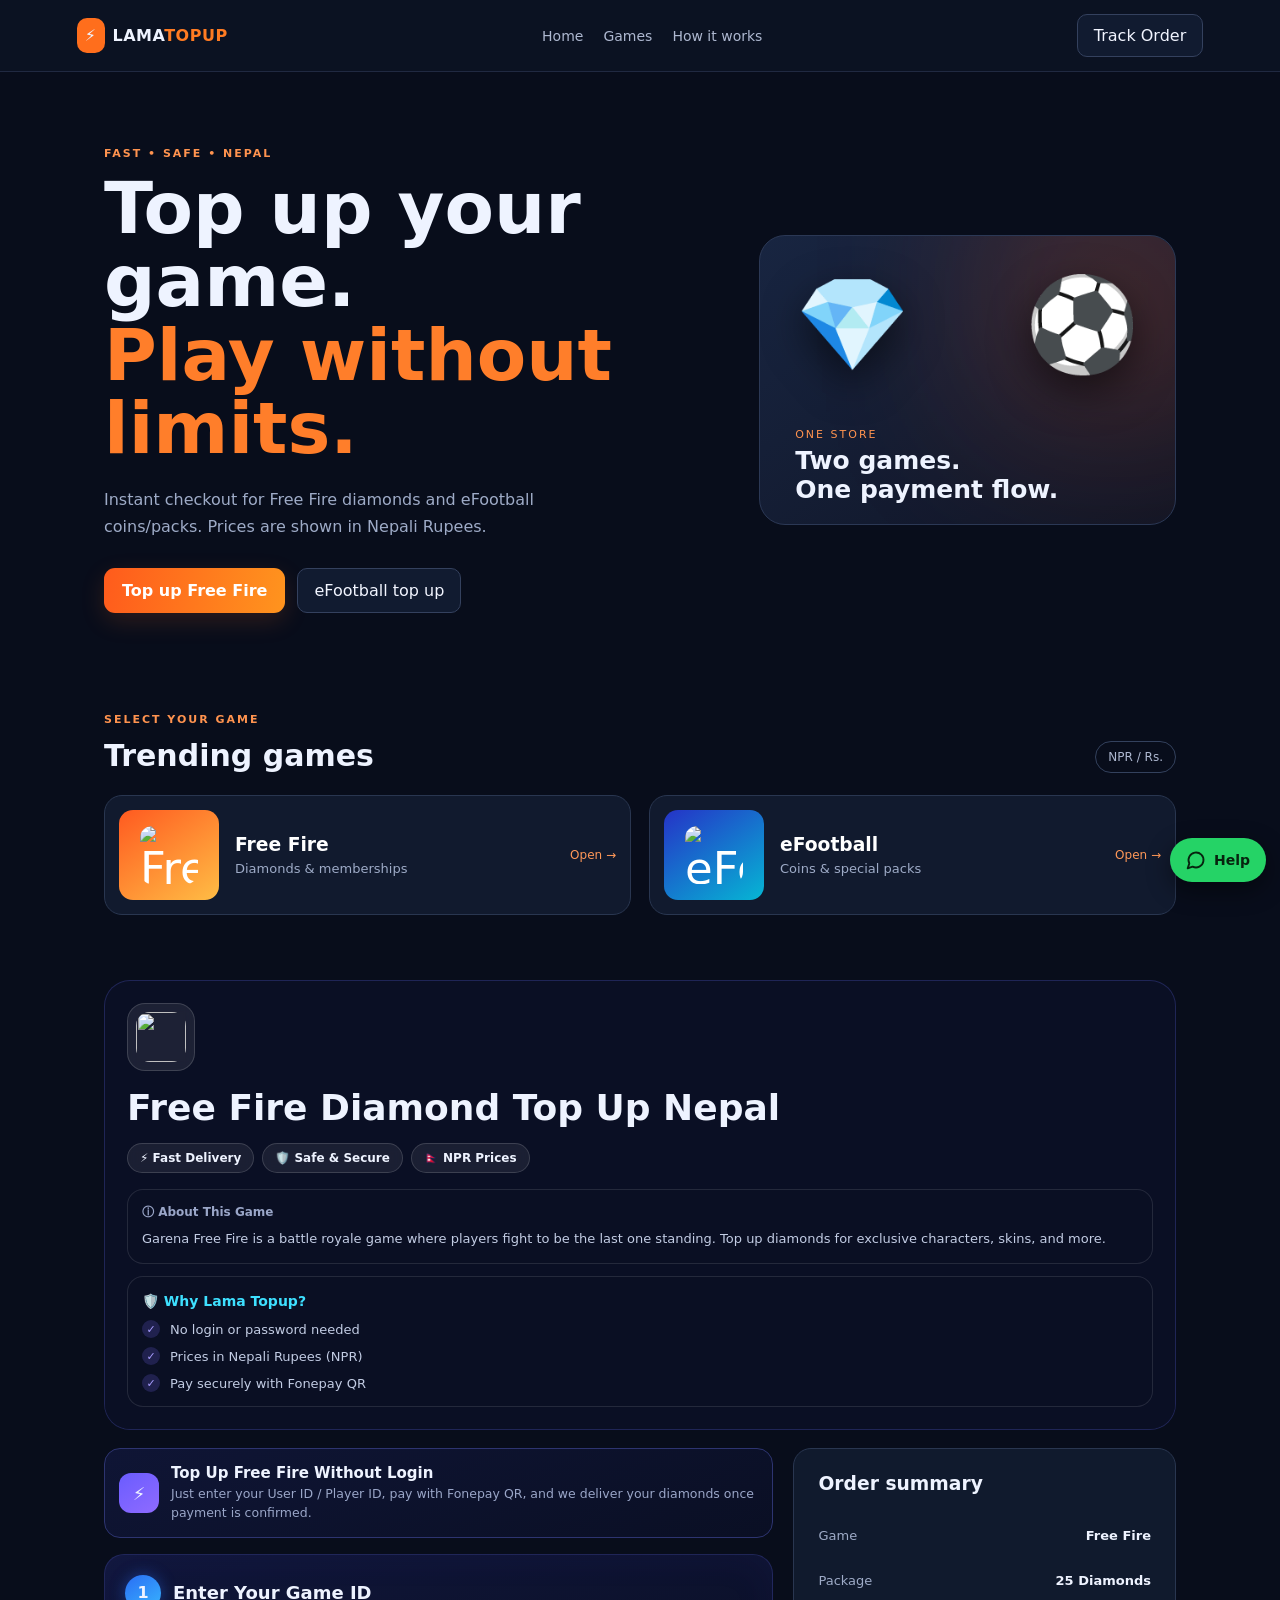
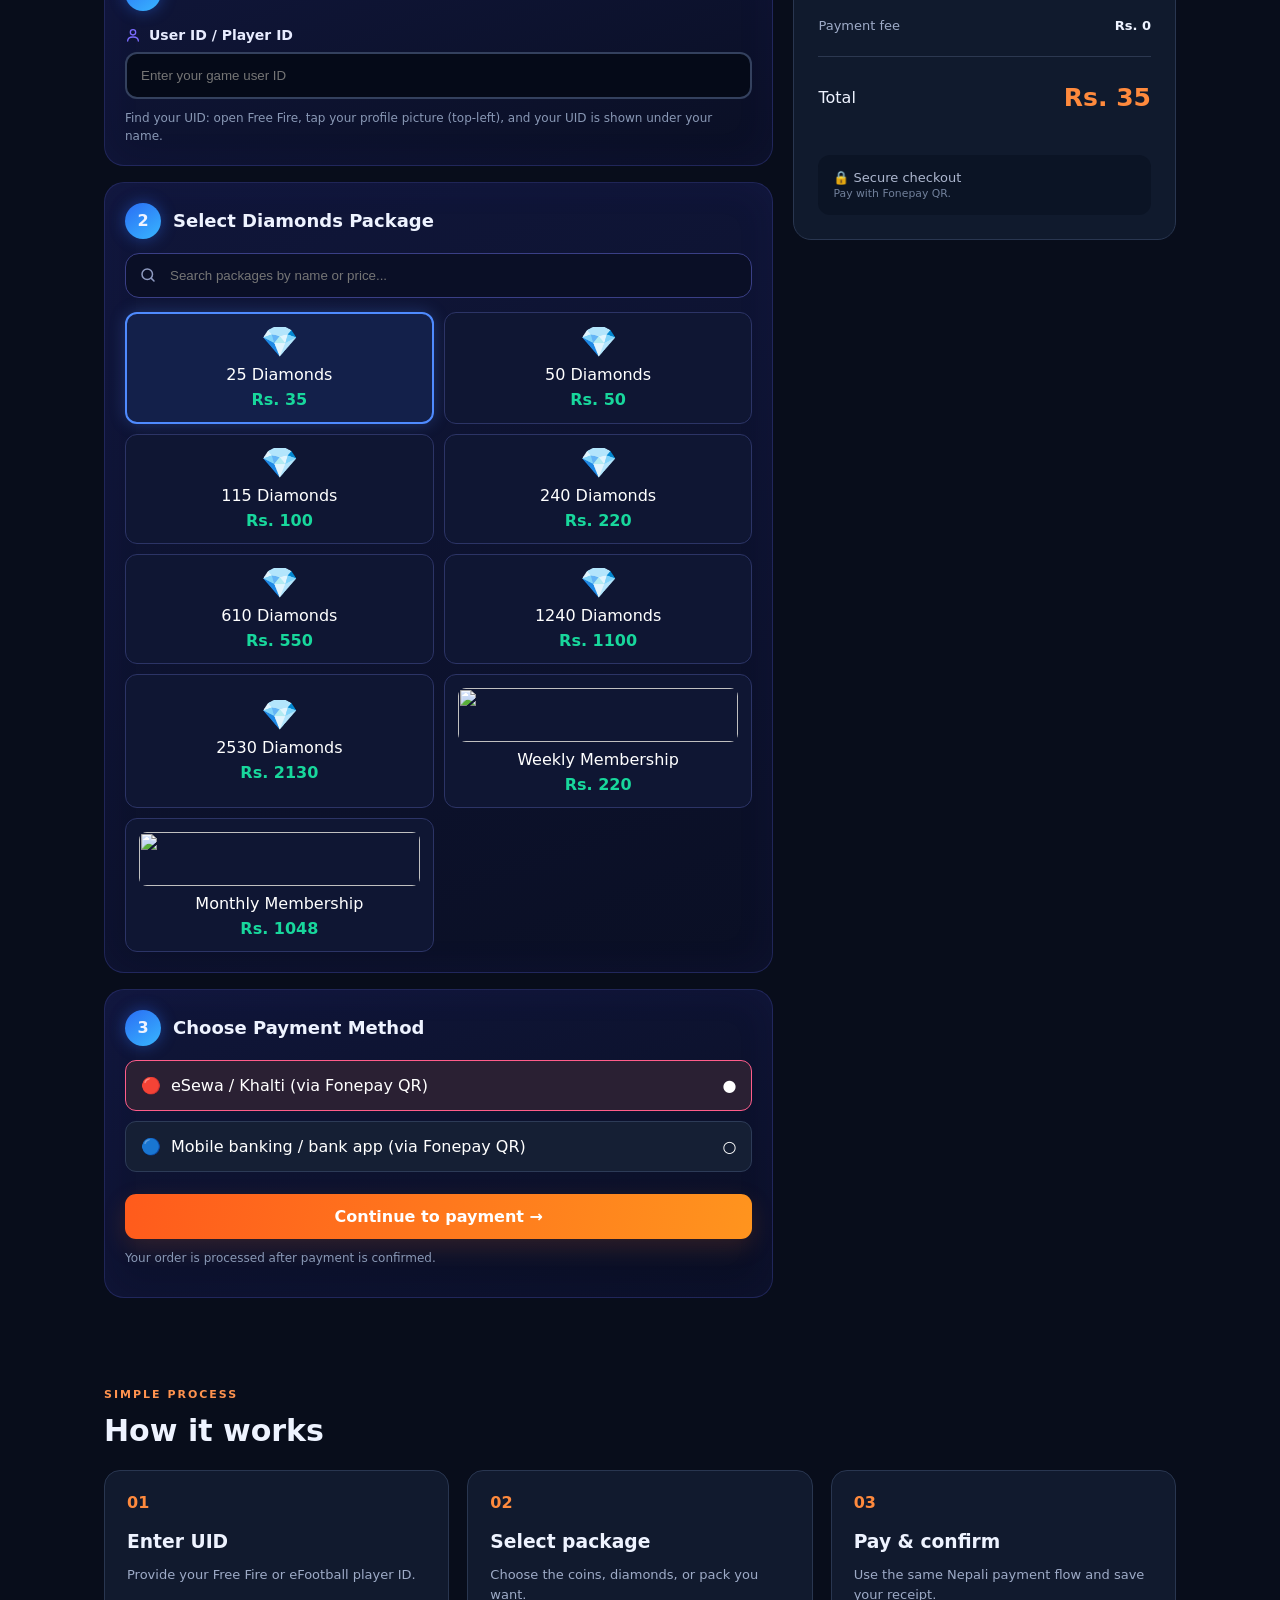
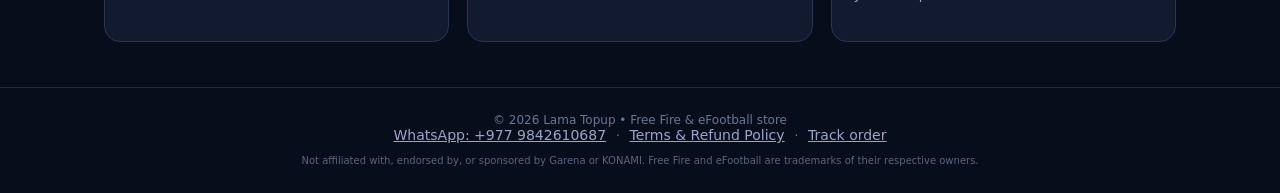
==== commit d0d81ae0: "Add files via upload" ====
--- a/public/index.html
+++ b/public/index.html
@@ -3,7 +3,14 @@
 <head>
   <meta charset="UTF-8" />
   <meta name="viewport" content="width=device-width, initial-scale=1.0" />
-  <title>Lama Topup • Free Fire & eFootball</title>
+  <title>Lama Topup • Free Fire Diamond & eFootball Coins Top Up Nepal</title>
+  <meta name="description" content="Top up Free Fire diamonds and eFootball coins in Nepal. No login or password needed. Pay in NPR with Fonepay QR (eSewa, Khalti, mobile banking) and get fast delivery." />
+  <meta name="theme-color" content="#0b1222" />
+  <meta property="og:type" content="website" />
+  <meta property="og:title" content="Lama Topup - Free Fire & eFootball Top Up Nepal" />
+  <meta property="og:description" content="Free Fire diamonds and eFootball coins in Nepali Rupees. No login needed. Pay with Fonepay QR." />
+  <meta property="og:image" content="assets/free-fire-logo.png" />
+  <link rel="icon" href="data:image/svg+xml,%3Csvg xmlns='http://www.w3.org/2000/svg' viewBox='0 0 100 100'%3E%3Crect width='100' height='100' rx='22' fill='%23ff6e1c'/%3E%3Ctext x='50' y='70' font-size='62' text-anchor='middle'%3E%E2%9A%A1%3C/text%3E%3C/svg%3E" />
   <link rel="stylesheet" href="style.css" />
 </head>
 <body>
@@ -95,7 +102,7 @@
     </section>
   </main>
 
-  <div id="paymentModal" class="modal hidden"><div class="modal-box"><button class="close" onclick="closePayment()">×</button><p class="eyebrow">PAYMENT</p><h2>Scan & pay</h2><p id="modalText"></p><div class="uid-check">Your ID: <b id="modalUid"></b><span id="modalName" class="player-name"></span><small>Please double-check your ID before paying.</small></div><div class="qr"><img src="assets/fonepay-qr.jpg" alt="Fonepay QR - Avinash Bal"></div><div class="bank-box"><b>Payment method:</b> <span id="modalMethod">eSewa / Khalti (via Fonepay QR)</span><br><b>Amount:</b> <span id="modalAmount">Rs. 30</span></div><input placeholder="Payment transaction ID (from your receipt)" id="remarks" maxlength="60"/><button class="primary wide" onclick="submitOrder()">Submit order</button><p class="fine">Orders are processed once payment is verified.</p></div></div>
+  <div id="paymentModal" class="modal hidden"><div class="modal-box"><button class="close" onclick="closePayment()">×</button><p class="eyebrow">PAYMENT</p><h2>Scan & pay</h2><p id="modalText"></p><div class="uid-check">Your ID: <b id="modalUid"></b><span id="modalName" class="player-name"></span><small>Please double-check your ID before paying.</small></div><div class="qr"><img src="assets/fonepay-qr.jpg" alt="Fonepay QR - Avinash Bal"></div><div class="bank-box"><b>Payment method:</b> <span id="modalMethod">eSewa / Khalti (via Fonepay QR)</span><br><b>Amount:</b> <span id="modalAmount">Rs. 30</span></div><input placeholder="Payment transaction ID (from your receipt)" id="remarks" maxlength="60"/><button class="primary wide" onclick="submitOrder()">Submit order</button><p class="fine">Orders are processed once payment is verified. By ordering you accept our <a href="terms.html" target="_blank" rel="noopener">terms &amp; refund policy</a>. Need help? <a href="https://wa.me/9779842610687?text=Hi%20Lama%20Topup%2C%20I%20need%20help%20with%20my%20payment" target="_blank" rel="noopener">WhatsApp us</a>.</p></div></div>
   <div class="bottom-nav">
     <button onclick="window.scrollTo({top:0,behavior:'smooth'})"><svg viewBox="0 0 24 24" fill="none" stroke="currentColor" stroke-width="2" stroke-linecap="round" stroke-linejoin="round"><path d="M3 11 12 3l9 8v10h-6v-6H9v6H3z"/></svg>Home</button>
     <button onclick="scrollToSection('games')"><svg viewBox="0 0 24 24" fill="none" stroke="currentColor" stroke-width="2" stroke-linecap="round" stroke-linejoin="round"><rect x="3" y="3" width="7" height="7" rx="1"/><rect x="14" y="3" width="7" height="7" rx="1"/><rect x="3" y="14" width="7" height="7" rx="1"/><rect x="14" y="14" width="7" height="7" rx="1"/></svg>Games</button>
@@ -103,7 +110,8 @@
     <button onclick="scrollToSection('how')"><svg viewBox="0 0 24 24" fill="none" stroke="currentColor" stroke-width="2" stroke-linecap="round" stroke-linejoin="round"><circle cx="12" cy="12" r="9"/><path d="M12 8v5M12 16.5v.5"/></svg>How</button>
     <button onclick="showPayment()"><svg viewBox="0 0 24 24" fill="none" stroke="currentColor" stroke-width="2" stroke-linecap="round" stroke-linejoin="round"><rect x="3" y="5" width="18" height="14" rx="2"/><path d="M3 10h18"/></svg>Pay</button>
   </div>
-  <footer>© 2026 Lama Topup • Free Fire & eFootball store</footer>
+  <a class="wa-fab" href="https://wa.me/9779842610687?text=Hi%20Lama%20Topup%2C%20I%20need%20help" target="_blank" rel="noopener" aria-label="Chat with us on WhatsApp"><svg viewBox="0 0 24 24" width="20" height="20" fill="none" stroke="currentColor" stroke-width="2.2" stroke-linecap="round" stroke-linejoin="round" aria-hidden="true"><path d="M7.9 20A9 9 0 1 0 4 16.1L2 22Z"/></svg><span>Help</span></a>
+  <footer>© 2026 Lama Topup • Free Fire &amp; eFootball store<br><a href="https://wa.me/9779842610687" target="_blank" rel="noopener">WhatsApp: +977 9842610687</a> · <a href="terms.html">Terms &amp; Refund Policy</a> · <a href="/track">Track order</a><br><small>Not affiliated with, endorsed by, or sponsored by Garena or KONAMI. Free Fire and eFootball are trademarks of their respective owners.</small></footer>
   <script src="script.js"></script>
 </body>
 </html>
--- a/public/style.css
+++ b/public/style.css
@@ -122,3 +122,10 @@
 .modal{display:flex;overflow-y:auto;overscroll-behavior:contain;-webkit-overflow-scrolling:touch}
 .modal-box{margin:auto}
 @media(max-height:780px){.modal{padding:12px}.modal-box{padding:20px}.qr{max-width:230px;margin:12px auto}}
+
+.wa-fab{position:fixed;right:14px;bottom:18px;z-index:7;display:flex;align-items:center;gap:8px;margin:0;background:#25d366;color:#07240f;font-weight:800;font-size:14px;padding:12px 16px;border-radius:30px;box-shadow:0 8px 24px #0007}
+.wa-fab:hover{filter:brightness(1.08)}
+footer a{margin:0 6px;color:#9aa6c8;text-decoration:underline}
+footer small{display:block;margin-top:10px;color:#58667f;line-height:1.5}
+.fine a{margin:0;color:#ff9a5b;text-decoration:underline}
+@media(max-width:760px){.wa-fab{bottom:calc(92px + env(safe-area-inset-bottom))}}
